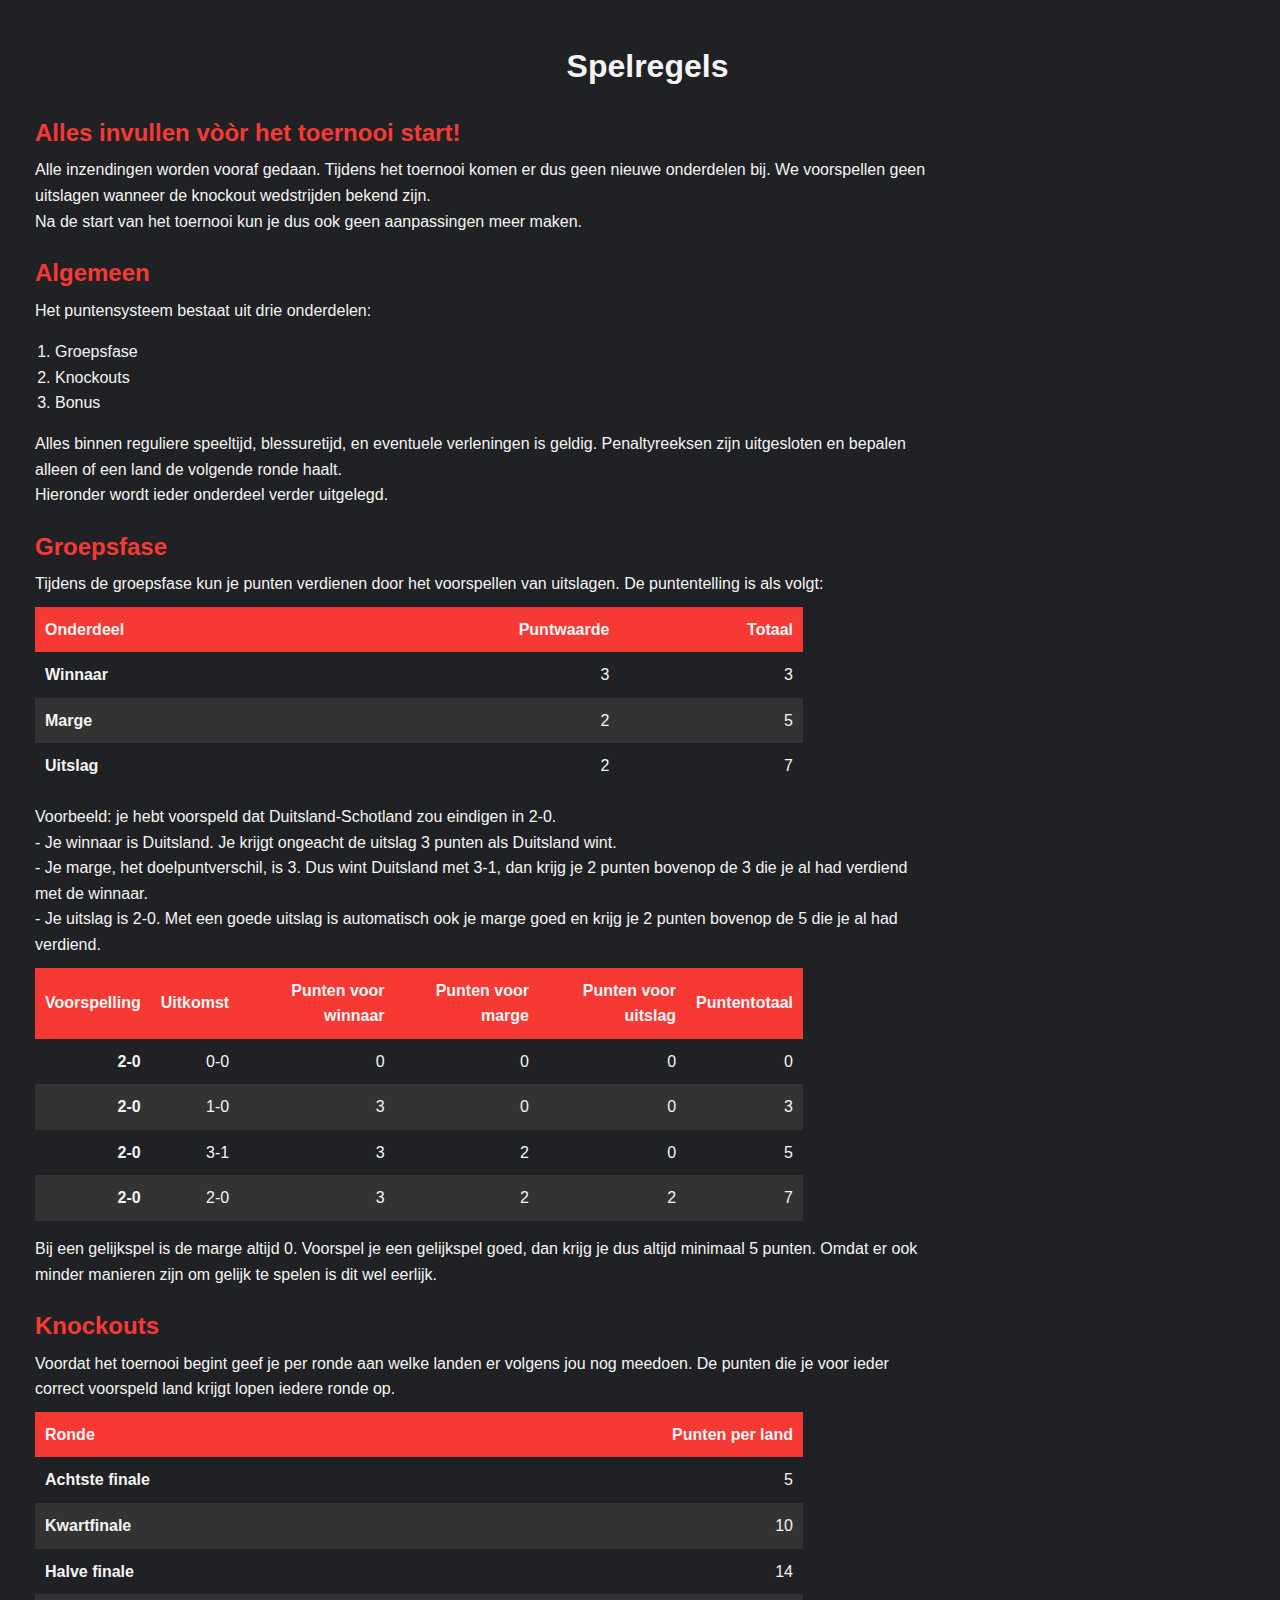
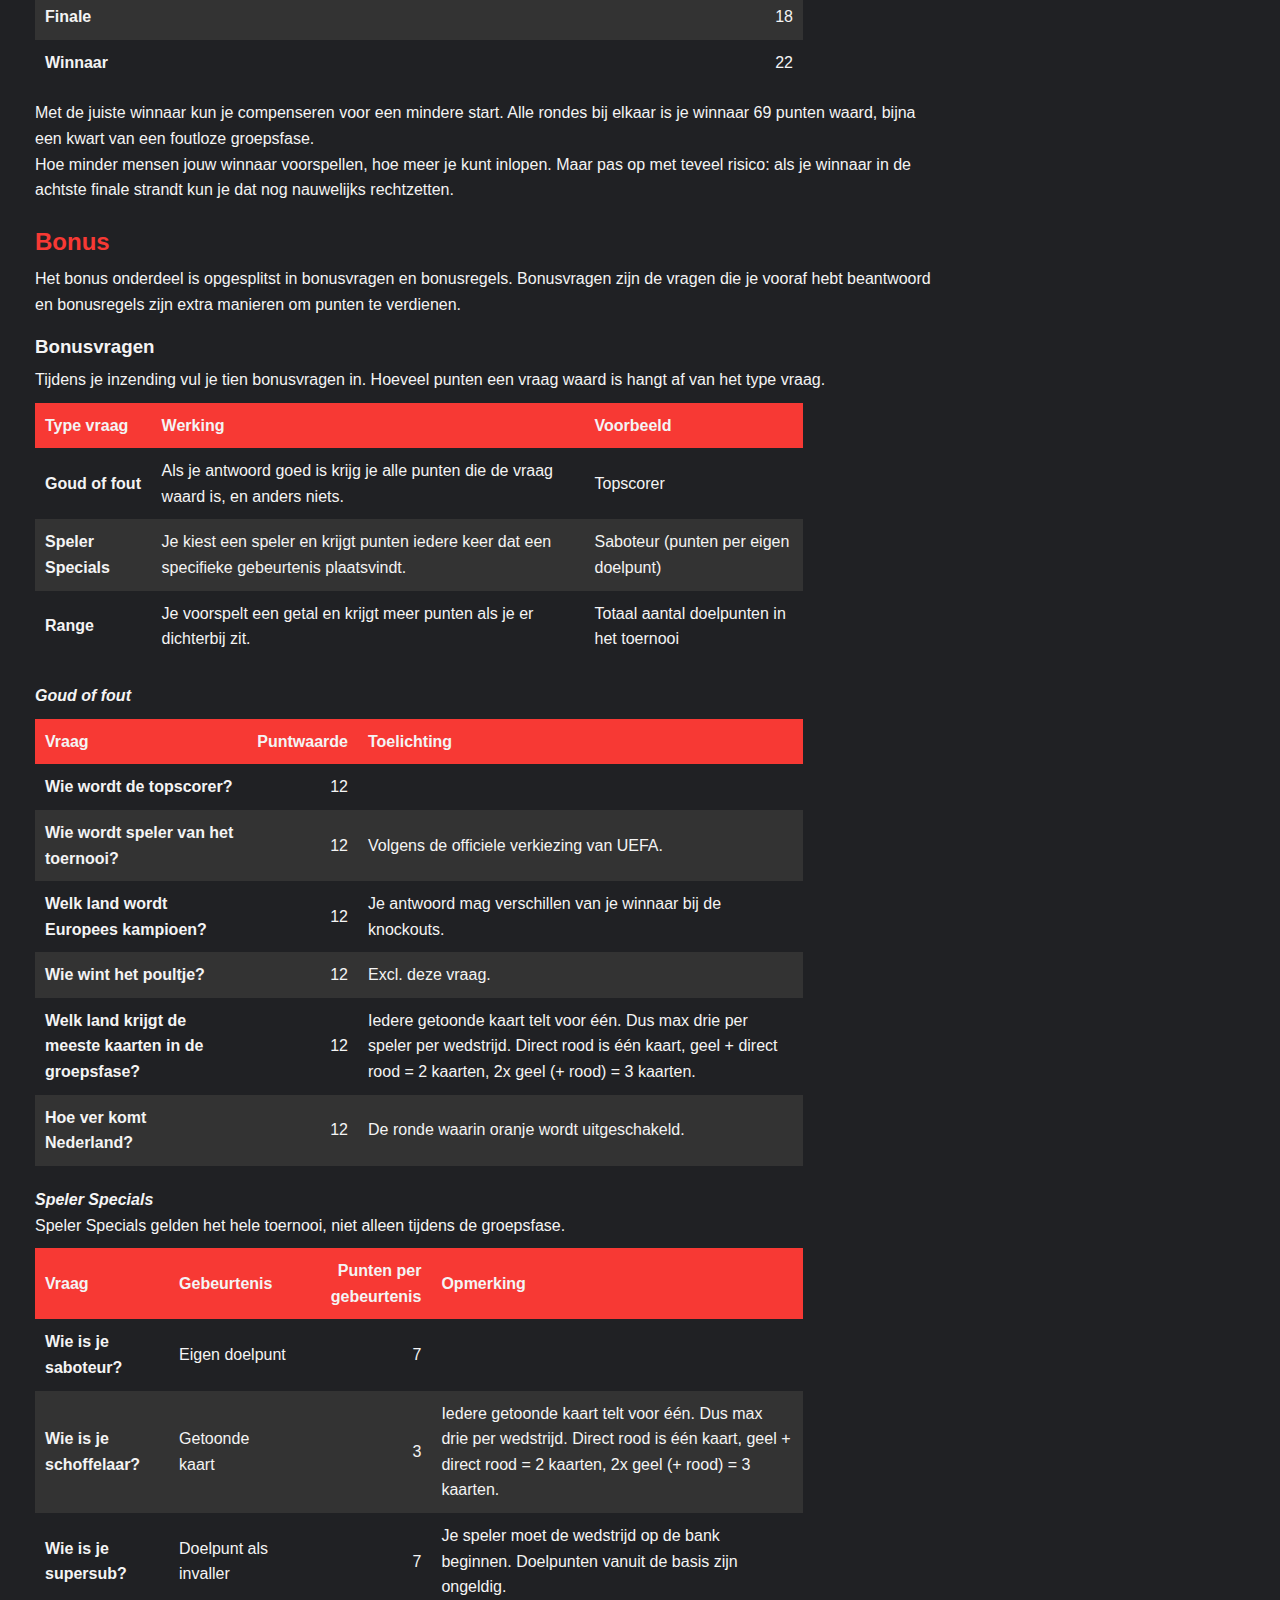
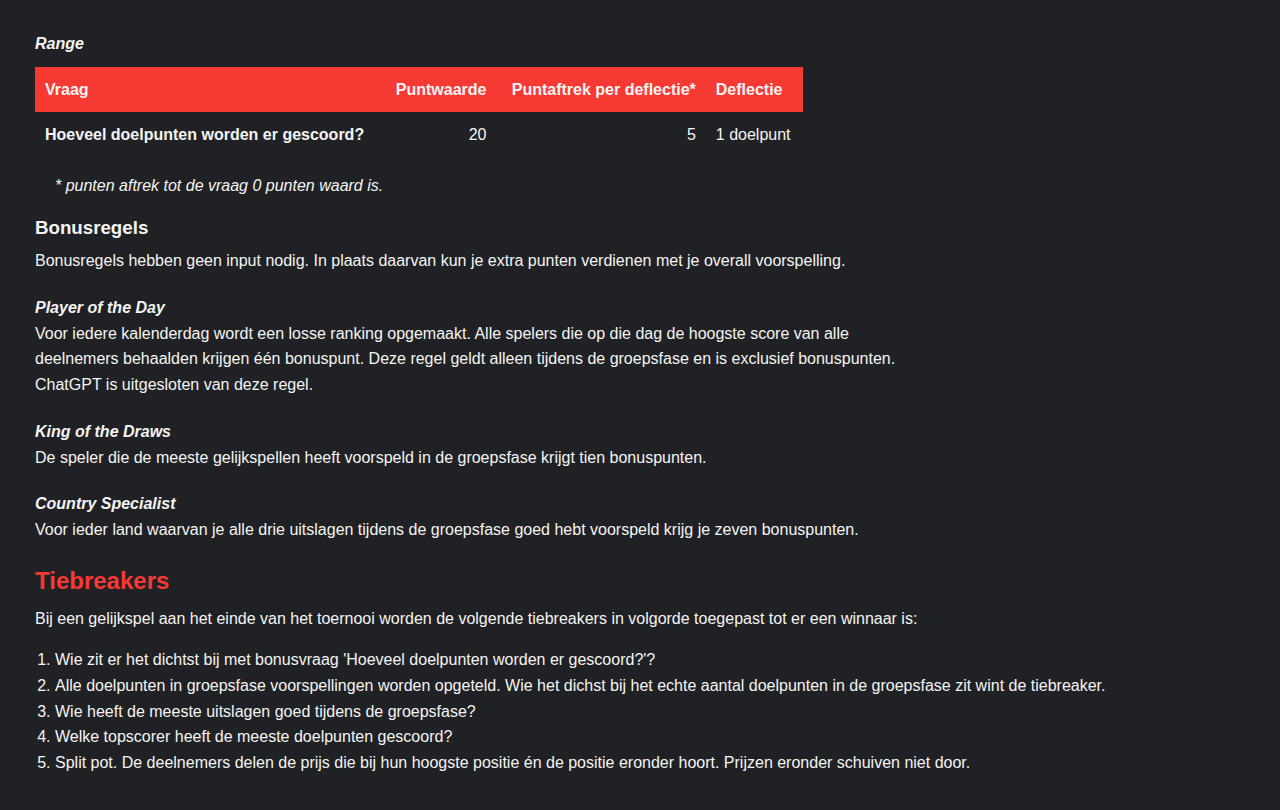
==== rules.html @ 06ed2d26 "Add rules page" ====
<!DOCTYPE html>
<html lang="en">
<head>
    <meta charset="UTF-8">
    <meta name="viewport" content="width=device-width, initial-scale=1.0">
    <link rel="stylesheet" type="text/css" rel="noopener" target="_blank" href="styles_rules.css">
    <link rel="icon" type="image/x-icon" href="/theme/static/images/favicon.ico">
    <title>Spelregels</title>
</head>
<body>
    <h1>Spelregels</h1>
    <h2>Alles invullen vòòr het toernooi start!</h2>
    <p>Alle inzendingen worden vooraf gedaan. Tijdens het toernooi komen er dus geen nieuwe onderdelen bij. We voorspellen geen uitslagen wanneer de knockout wedstrijden bekend zijn.</p>
    <p>Na de start van het toernooi kun je dus ook geen aanpassingen meer maken.</p>
    <h2>Algemeen</h2>
    <p>Het puntensysteem bestaat uit drie onderdelen:</p>
    <ol>
        <li>Groepsfase</li>
        <li>Knockouts</li>
        <li>Bonus</li>
    </ol>
    <p>Alles binnen reguliere speeltijd, blessuretijd, en eventuele verleningen is geldig. Penaltyreeksen zijn uitgesloten en bepalen alleen of een land de volgende ronde haalt.</p>
    <p>Hieronder wordt ieder onderdeel verder uitgelegd.</p>
    <h2>Groepsfase</h2>
    <p>Tijdens de groepsfase kun je punten verdienen door het voorspellen van uitslagen. De puntentelling is als volgt:</p>
    <table>
        <thead>
            <th>Onderdeel</th>
            <th class="num">Puntwaarde</th>
            <th class="num">Totaal</th>
        </thead>
        <tbody>
            <tr>
                <td>Winnaar</td>
                <td class="num">3</td>
                <td class="num">3</td>
            </tr>
            <tr>
                <td>Marge</td>
                <td class="num">2</td>
                <td class="num">5</td>
            </tr>
            <tr>
                <td>Uitslag</td>
                <td class="num">2</td>
                <td class="num">7</td>
            </tr>
        </tbody>
    </table>
    <p>Voorbeeld: je hebt voorspeld dat Duitsland-Schotland zou eindigen in 2-0.</p>
    <p>- Je winnaar is Duitsland. Je krijgt ongeacht de uitslag 3 punten als Duitsland wint.</p>
    <p>- Je marge, het doelpuntverschil, is 3. Dus wint Duitsland met 3-1, dan krijg je 2 punten bovenop de 3 die je al had verdiend met de winnaar.</p>
    <p>- Je uitslag is 2-0. Met een goede uitslag is automatisch ook je marge goed en krijg je 2 punten bovenop de 5 die je al had verdiend.</p>
    <table>
        <thead>
            <th class="num">Voorspelling</th>
            <th class="num">Uitkomst</th>
            <th class="num">Punten voor winnaar</th>
            <th class="num">Punten voor marge</th>
            <th class="num">Punten voor uitslag</th>
            <th class="num">Puntentotaal</th>
        </thead>
        <tbody>
            <tr>
                <td class="num">2-0</td>
                <td class="num">0-0</td>
                <td class="num">0</td>
                <td class="num">0</td>
                <td class="num">0</td>
                <td class="num">0</td>
            </tr>
            <tr>
                <td class="num">2-0</td>
                <td class="num">1-0</td>
                <td class="num">3</td>
                <td class="num">0</td>
                <td class="num">0</td>
                <td class="num">3</td>
            </tr>
            <tr>
                <td class="num">2-0</td>
                <td class="num">3-1</td>
                <td class="num">3</td>
                <td class="num">2</td>
                <td class="num">0</td>
                <td class="num">5</td>
            </tr>
            <tr>
                <td class="num">2-0</td>
                <td class="num">2-0</td>
                <td class="num">3</td>
                <td class="num">2</td>
                <td class="num">2</td>
                <td class="num">7</td>
            </tr>
        </tbody>
    </table>
    <p>Bij een gelijkspel is de marge altijd 0. Voorspel je een gelijkspel goed, dan krijg je dus altijd minimaal 5 punten. Omdat er ook minder manieren zijn om gelijk te spelen is dit wel eerlijk.</p>
    <h2>Knockouts</h2>
    <p>Voordat het toernooi begint geef je per ronde aan welke landen er volgens jou nog meedoen. De punten die je voor ieder correct voorspeld land krijgt lopen iedere ronde op.</p>
    <table>
        <thead>
            <th>Ronde</th>
            <th class="num">Punten per land</th>
        </thead>
        <tbody>
            <tr>
                <td>Achtste finale</td>
                <td class="num">5</td>
            </tr>
            <tr>
                <td>Kwartfinale</td>
                <td class="num">10</td>
            </tr>
            <tr>
                <td>Halve finale</td>
                <td class="num">14</td>
            </tr>
            <tr>
                <td>Finale</td>
                <td class="num">18</td>
            </tr>
            <tr>
                <td>Winnaar</td>
                <td class="num">22</td>
            </tr>
        </tbody>
    </table>
    <p>Met de juiste winnaar kun je compenseren voor een mindere start. Alle rondes bij elkaar is je winnaar 69 punten waard, bijna een kwart van een foutloze groepsfase.</p>
    <p>Hoe minder mensen jouw winnaar voorspellen, hoe meer je kunt inlopen. Maar pas op met teveel risico: als je winnaar in de achtste finale strandt kun je dat nog nauwelijks rechtzetten.</p>
    <h2>Bonus</h2>
    <p>Het bonus onderdeel is opgesplitst in bonusvragen en bonusregels. Bonusvragen zijn de vragen die je vooraf hebt beantwoord en bonusregels zijn extra manieren om punten te verdienen.</p>
    <h3>Bonusvragen</h3>
    <p>Tijdens je inzending vul je tien bonusvragen in. Hoeveel punten een vraag waard is hangt af van het type vraag.</p>
    <table>
        <thead>
            <th>Type vraag</th>
            <th>Werking</th>
            <th>Voorbeeld</th>
        </thead>
        <tbody>
            <tr>
                <td>Goud of fout</td>
                <td>Als je antwoord goed is krijg je alle punten die de vraag waard is, en anders niets.</td>
                <td>Topscorer</td>
            </tr>
            <tr>
                <td>Speler Specials</td>
                <td>Je kiest een speler en krijgt punten iedere keer dat een specifieke gebeurtenis plaatsvindt.</td>
                <td>Saboteur (punten per eigen doelpunt)</td>
            </tr>
            <tr>
                <td>Range</td>
                <td>Je voorspelt een getal en krijgt meer punten als je er dichterbij zit.</td>
                <td>Totaal aantal doelpunten in het toernooi</td>
            </tr>
        </tbody>
    </table>
    <h4>Goud of fout</h4>
    <table>
        <thead>
            <th>Vraag</th>
            <th class="num">Puntwaarde</th>
            <th>Toelichting</th>
        </thead>
        <tbody>
            <tr>
                <td>Wie wordt de topscorer?</td>
                <td class="num">12</td>
                <td></td>
            </tr>
            <tr>
                <td>Wie wordt speler van het toernooi?</td>
                <td class="num">12</td>
                <td>Volgens de officiele verkiezing van UEFA.</td>
            </tr>
            <tr>
                <td>Welk land wordt Europees kampioen?</td>
                <td class="num">12</td>
                <td>Je antwoord mag verschillen van je winnaar bij de knockouts.</td>
            </tr>
            <tr>
                <td>Wie wint het poultje?</td>
                <td class="num">12</td>
                <td>Excl. deze vraag.</td>
            </tr>
            <tr>
                <td>Welk land krijgt de meeste kaarten in de groepsfase?</td>
                <td class="num">12</td>
                <td>Iedere getoonde kaart telt voor één. Dus max drie per speler per wedstrijd. Direct rood is één kaart, geel + direct rood = 2 kaarten, 2x geel (+ rood) = 3 kaarten.</td>
            </tr>
            <tr>
                <td>Hoe ver komt Nederland?</td>
                <td class="num">12</td>
                <td>De ronde waarin oranje wordt uitgeschakeld.</td>
            </tr>
        </tbody>
    </table>
    <h4>Speler Specials</h4>
    <p>Speler Specials gelden het hele toernooi, niet alleen tijdens de groepsfase.</p>
    <table>
        <thead>
            <th>Vraag</th>
            <th>Gebeurtenis</th>
            <th class="num">Punten per gebeurtenis</th>
            <th>Opmerking</th>
        </thead>
        <tbody>
            <tr>
                <td>Wie is je saboteur?</td>
                <td>Eigen doelpunt</td>
                <td class="num">7</td>
                <td></td>
            </tr>
            <tr>
                <td>Wie is je schoffelaar?</td>
                <td>Getoonde kaart</td>
                <td class="num">3</td>
                <td>Iedere getoonde kaart telt voor één. Dus max drie per wedstrijd. Direct rood is één kaart, geel + direct rood = 2 kaarten, 2x geel (+ rood) = 3 kaarten.</td>
            </tr>
            <tr>
                <td>Wie is je supersub?</td>
                <td>Doelpunt als invaller</td>
                <td class="num">7</td>
                <td>Je speler moet de wedstrijd op de bank beginnen. Doelpunten vanuit de basis zijn ongeldig.</td>
            </tr>
        </tbody>
    </table>
    <h4>Range</h4>
    <table>
        <thead>
            <th>Vraag</th>
            <th class="num">Puntwaarde</th>
            <th class="num">Puntaftrek per deflectie*</th>
            <th>Deflectie</th>
        </thead>
        <tbody>
            <tr>
                <td>Hoeveel doelpunten worden er gescoord?</td>
                <td class="num">20</td>
                <td class="num">5</td>
                <td>1 doelpunt</td>
            </tr>
        </tbody>
    </table>
    <p class="exception">* punten aftrek tot de vraag 0 punten waard is.</p>
    <h3>Bonusregels</h3>
    <p>Bonusregels hebben geen input nodig. In plaats daarvan kun je extra punten verdienen met je overall voorspelling.</p>
    <h4>Player of the Day</h4>
    <p>Voor iedere kalenderdag wordt een losse ranking opgemaakt. Alle spelers die op die dag de hoogste score van alle deelnemers behaalden krijgen één bonuspunt. Deze regel geldt alleen tijdens de groepsfase en is exclusief bonuspunten. ChatGPT is uitgesloten van deze regel.</p>
    <h4>King of the Draws</h4>
    <p>De speler die de meeste gelijkspellen heeft voorspeld in de groepsfase krijgt tien bonuspunten.</p>
    <h4>Country Specialist</h4>
    <p>Voor ieder land waarvan je alle drie uitslagen tijdens de groepsfase goed hebt voorspeld krijg je zeven bonuspunten.</p>
    <h2>Tiebreakers</h2>
    <p>Bij een gelijkspel aan het einde van het toernooi worden de volgende tiebreakers in volgorde toegepast tot er een winnaar is:</p>
    <ol>
        <li>Wie zit er het dichtst bij met bonusvraag 'Hoeveel doelpunten worden er gescoord?'?</li>
        <li>Alle doelpunten in groepsfase voorspellingen worden opgeteld. Wie het dichst bij het echte aantal doelpunten in de groepsfase zit wint de tiebreaker.</li>
        <li>Wie heeft de meeste uitslagen goed tijdens de groepsfase?</li>
        <li>Welke topscorer heeft de meeste doelpunten gescoord?</li>
        <li>Split pot. De deelnemers delen de prijs die bij hun hoogste positie én de positie eronder hoort. Prijzen eronder schuiven niet door.</li>
    </ol>
</body>
</html>
---- styles_rules.css ----
/* styles.css */

body {
    font-family: Arial, sans-serif;
    line-height: 1.6;
    margin: 0 0 0 15px;
    padding: 20px;
    background-color: #202124;
    color: #f4f4f4;
}

table {
    border-collapse: collapse;
    width: 100%;
    margin-bottom: 20px;
}

table, th, td {
    border: 0px solid #f4f4f4;
}

th, td {
    padding: 10px;
    text-align: left;
}

thead {
    background-color: #f6f6f6;
}

h1 {
    text-align: center;
}

h2 {
    color: #F73934;
    margin-bottom: 5px;
}

p {
    margin: 0;
    max-width: 70vw;
}

ol {
    margin-bottom: 15px;
    padding-left: 20px;
}

/* Additional styles for specific elements */

h3 {
    margin: 15px 0 5px 0;
}

h4 {
    margin-bottom: 0;
    font-style: italic;
}

table {
    margin: 10px 0 15px 0;
    max-width: 60vw;
}

th:first-child, td:first-child {
    font-weight: bold;
}

th {
    background-color: #F73934;
    color: #f4f4f4;
}

th, td {
    border: 0px solid #F73934;
}

th.num, td.num {
    text-align: right;
}

tbody tr:nth-child(even) {
    background-color: #333;
}

ul {
    margin-top: 0;
}

.italic {
    font-style: italic;
}

.exception {
    font-style: italic;
    margin: 0 0 0 20px;
}

/* Responsive styles */

@media screen and (max-width: 800px) {
    p {
        max-width: 85vw;
    }
}

@media screen and (max-width: 600px) {
    table {
        overflow-x: auto;
        display: block;
        max-width: 100vw;
    }
}
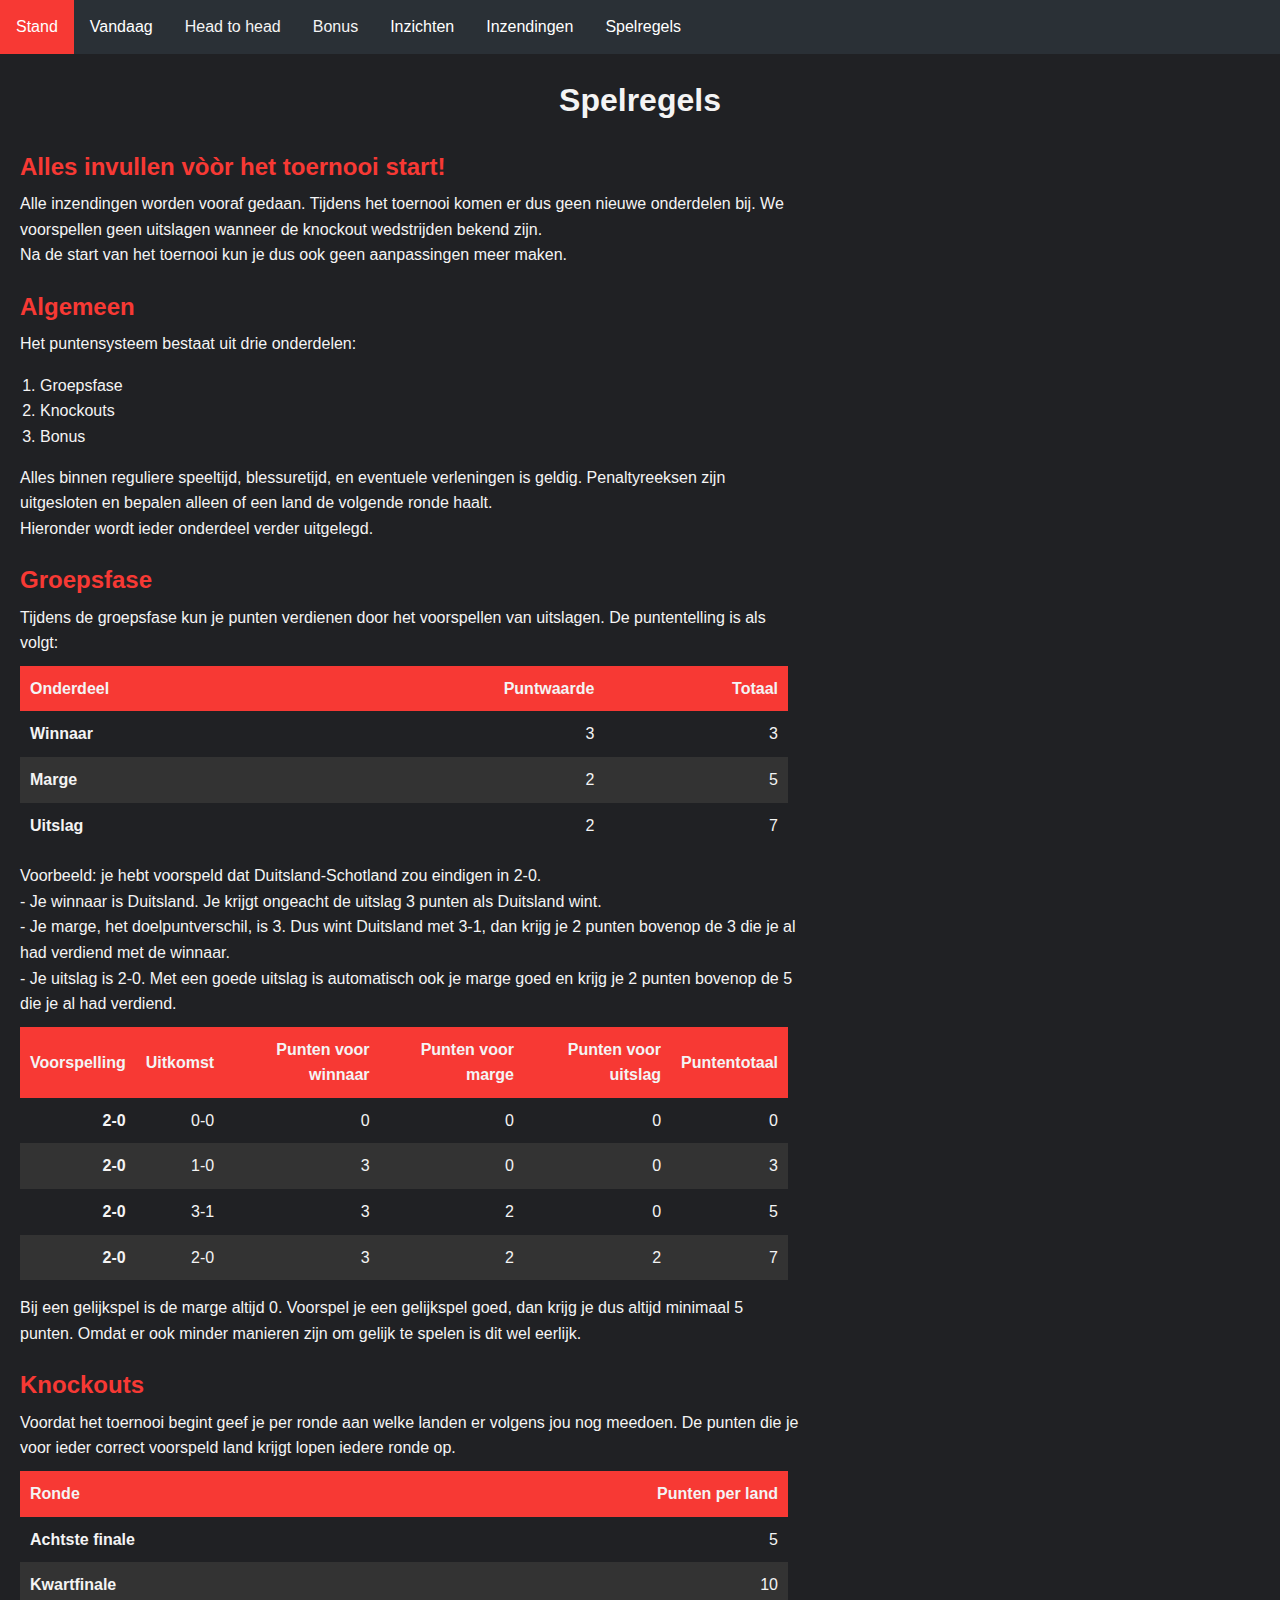
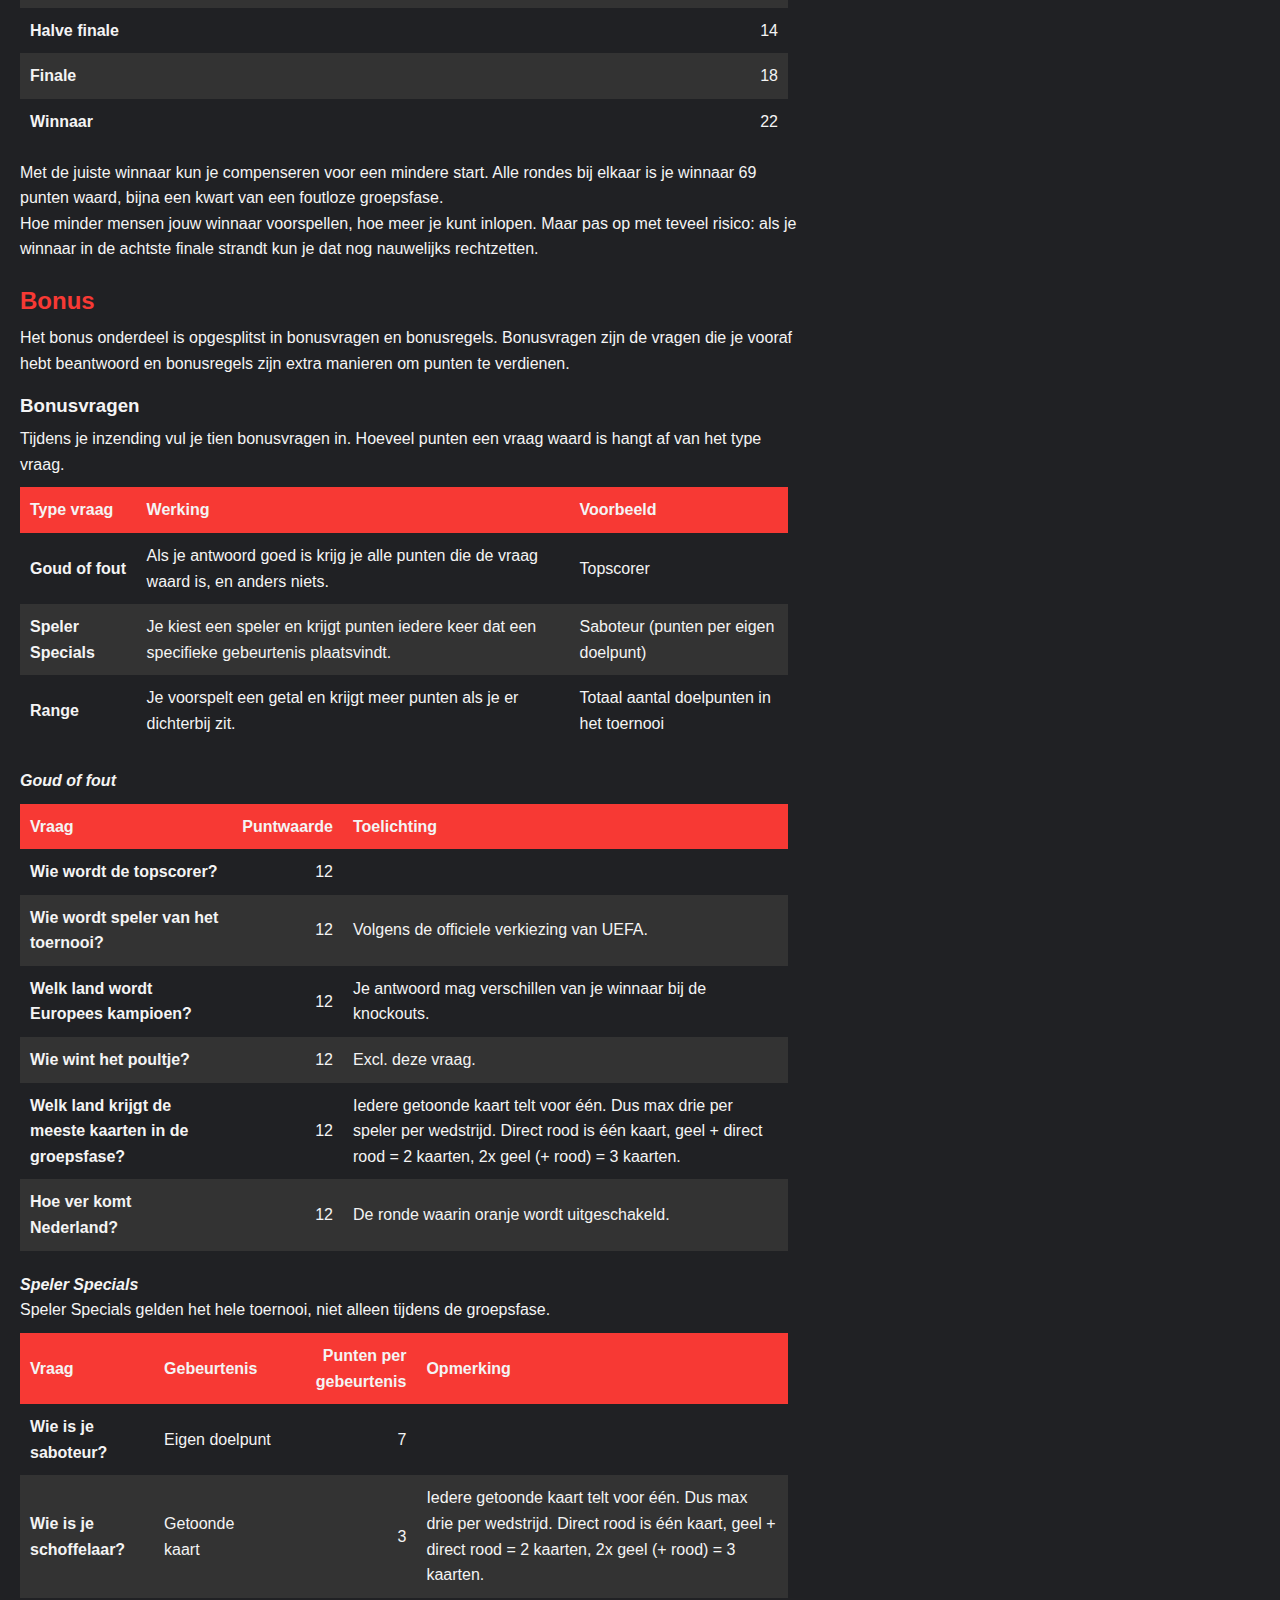
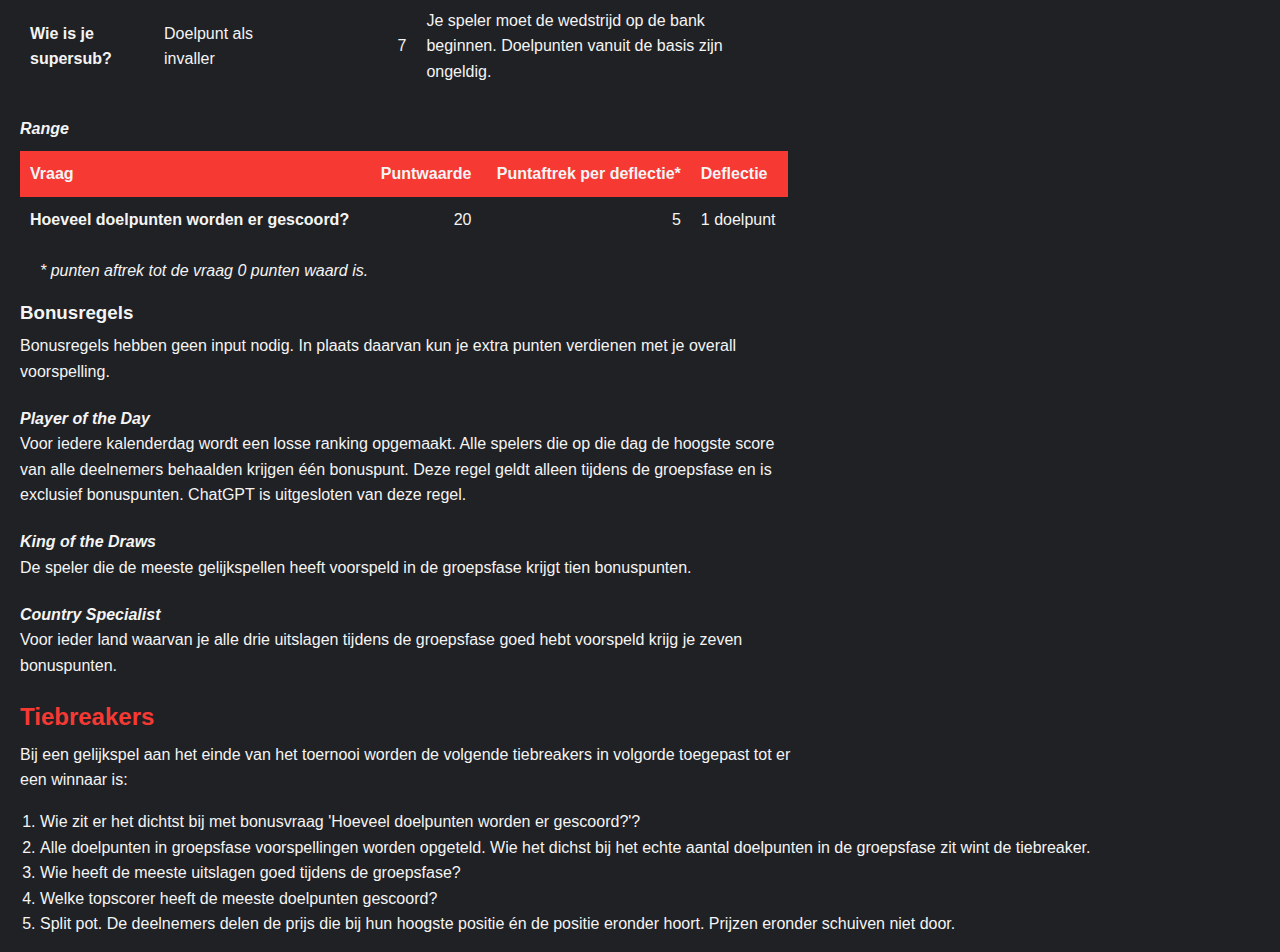
==== commit 0f5716ac: "Post submission update" ====
--- a/rules.html
+++ b/rules.html
@@ -3,263 +3,267 @@
 <head>
     <meta charset="UTF-8">
     <meta name="viewport" content="width=device-width, initial-scale=1.0">
-    <link rel="stylesheet" type="text/css" rel="noopener" target="_blank" href="styles_rules.css">
+    <link rel="stylesheet" type="text/css" rel="noopener" target="_blank" href="/theme/css/rules_styles.css">
     <link rel="icon" type="image/x-icon" href="/theme/static/images/favicon.ico">
     <title>Spelregels</title>
 </head>
 <body>
-    <h1>Spelregels</h1>
-    <h2>Alles invullen vòòr het toernooi start!</h2>
-    <p>Alle inzendingen worden vooraf gedaan. Tijdens het toernooi komen er dus geen nieuwe onderdelen bij. We voorspellen geen uitslagen wanneer de knockout wedstrijden bekend zijn.</p>
-    <p>Na de start van het toernooi kun je dus ook geen aanpassingen meer maken.</p>
-    <h2>Algemeen</h2>
-    <p>Het puntensysteem bestaat uit drie onderdelen:</p>
-    <ol>
-        <li>Groepsfase</li>
-        <li>Knockouts</li>
-        <li>Bonus</li>
-    </ol>
-    <p>Alles binnen reguliere speeltijd, blessuretijd, en eventuele verleningen is geldig. Penaltyreeksen zijn uitgesloten en bepalen alleen of een land de volgende ronde haalt.</p>
-    <p>Hieronder wordt ieder onderdeel verder uitgelegd.</p>
-    <h2>Groepsfase</h2>
-    <p>Tijdens de groepsfase kun je punten verdienen door het voorspellen van uitslagen. De puntentelling is als volgt:</p>
-    <table>
-        <thead>
-            <th>Onderdeel</th>
-            <th class="num">Puntwaarde</th>
-            <th class="num">Totaal</th>
-        </thead>
-        <tbody>
-            <tr>
-                <td>Winnaar</td>
-                <td class="num">3</td>
-                <td class="num">3</td>
-            </tr>
-            <tr>
-                <td>Marge</td>
-                <td class="num">2</td>
-                <td class="num">5</td>
-            </tr>
-            <tr>
-                <td>Uitslag</td>
-                <td class="num">2</td>
-                <td class="num">7</td>
-            </tr>
-        </tbody>
-    </table>
-    <p>Voorbeeld: je hebt voorspeld dat Duitsland-Schotland zou eindigen in 2-0.</p>
-    <p>- Je winnaar is Duitsland. Je krijgt ongeacht de uitslag 3 punten als Duitsland wint.</p>
-    <p>- Je marge, het doelpuntverschil, is 3. Dus wint Duitsland met 3-1, dan krijg je 2 punten bovenop de 3 die je al had verdiend met de winnaar.</p>
-    <p>- Je uitslag is 2-0. Met een goede uitslag is automatisch ook je marge goed en krijg je 2 punten bovenop de 5 die je al had verdiend.</p>
-    <table>
-        <thead>
-            <th class="num">Voorspelling</th>
-            <th class="num">Uitkomst</th>
-            <th class="num">Punten voor winnaar</th>
-            <th class="num">Punten voor marge</th>
-            <th class="num">Punten voor uitslag</th>
-            <th class="num">Puntentotaal</th>
-        </thead>
-        <tbody>
-            <tr>
-                <td class="num">2-0</td>
-                <td class="num">0-0</td>
-                <td class="num">0</td>
-                <td class="num">0</td>
-                <td class="num">0</td>
-                <td class="num">0</td>
-            </tr>
-            <tr>
-                <td class="num">2-0</td>
-                <td class="num">1-0</td>
-                <td class="num">3</td>
-                <td class="num">0</td>
-                <td class="num">0</td>
-                <td class="num">3</td>
-            </tr>
-            <tr>
-                <td class="num">2-0</td>
-                <td class="num">3-1</td>
-                <td class="num">3</td>
-                <td class="num">2</td>
-                <td class="num">0</td>
-                <td class="num">5</td>
-            </tr>
-            <tr>
-                <td class="num">2-0</td>
-                <td class="num">2-0</td>
-                <td class="num">3</td>
-                <td class="num">2</td>
-                <td class="num">2</td>
-                <td class="num">7</td>
-            </tr>
-        </tbody>
-    </table>
-    <p>Bij een gelijkspel is de marge altijd 0. Voorspel je een gelijkspel goed, dan krijg je dus altijd minimaal 5 punten. Omdat er ook minder manieren zijn om gelijk te spelen is dit wel eerlijk.</p>
-    <h2>Knockouts</h2>
-    <p>Voordat het toernooi begint geef je per ronde aan welke landen er volgens jou nog meedoen. De punten die je voor ieder correct voorspeld land krijgt lopen iedere ronde op.</p>
-    <table>
-        <thead>
-            <th>Ronde</th>
-            <th class="num">Punten per land</th>
-        </thead>
-        <tbody>
-            <tr>
-                <td>Achtste finale</td>
-                <td class="num">5</td>
-            </tr>
-            <tr>
-                <td>Kwartfinale</td>
-                <td class="num">10</td>
-            </tr>
-            <tr>
-                <td>Halve finale</td>
-                <td class="num">14</td>
-            </tr>
-            <tr>
-                <td>Finale</td>
-                <td class="num">18</td>
-            </tr>
-            <tr>
-                <td>Winnaar</td>
-                <td class="num">22</td>
-            </tr>
-        </tbody>
-    </table>
-    <p>Met de juiste winnaar kun je compenseren voor een mindere start. Alle rondes bij elkaar is je winnaar 69 punten waard, bijna een kwart van een foutloze groepsfase.</p>
-    <p>Hoe minder mensen jouw winnaar voorspellen, hoe meer je kunt inlopen. Maar pas op met teveel risico: als je winnaar in de achtste finale strandt kun je dat nog nauwelijks rechtzetten.</p>
-    <h2>Bonus</h2>
-    <p>Het bonus onderdeel is opgesplitst in bonusvragen en bonusregels. Bonusvragen zijn de vragen die je vooraf hebt beantwoord en bonusregels zijn extra manieren om punten te verdienen.</p>
-    <h3>Bonusvragen</h3>
-    <p>Tijdens je inzending vul je tien bonusvragen in. Hoeveel punten een vraag waard is hangt af van het type vraag.</p>
-    <table>
-        <thead>
-            <th>Type vraag</th>
-            <th>Werking</th>
-            <th>Voorbeeld</th>
-        </thead>
-        <tbody>
-            <tr>
-                <td>Goud of fout</td>
-                <td>Als je antwoord goed is krijg je alle punten die de vraag waard is, en anders niets.</td>
-                <td>Topscorer</td>
-            </tr>
-            <tr>
-                <td>Speler Specials</td>
-                <td>Je kiest een speler en krijgt punten iedere keer dat een specifieke gebeurtenis plaatsvindt.</td>
-                <td>Saboteur (punten per eigen doelpunt)</td>
-            </tr>
-            <tr>
-                <td>Range</td>
-                <td>Je voorspelt een getal en krijgt meer punten als je er dichterbij zit.</td>
-                <td>Totaal aantal doelpunten in het toernooi</td>
-            </tr>
-        </tbody>
-    </table>
-    <h4>Goud of fout</h4>
-    <table>
-        <thead>
-            <th>Vraag</th>
-            <th class="num">Puntwaarde</th>
-            <th>Toelichting</th>
-        </thead>
-        <tbody>
-            <tr>
-                <td>Wie wordt de topscorer?</td>
-                <td class="num">12</td>
-                <td></td>
-            </tr>
-            <tr>
-                <td>Wie wordt speler van het toernooi?</td>
-                <td class="num">12</td>
-                <td>Volgens de officiele verkiezing van UEFA.</td>
-            </tr>
-            <tr>
-                <td>Welk land wordt Europees kampioen?</td>
-                <td class="num">12</td>
-                <td>Je antwoord mag verschillen van je winnaar bij de knockouts.</td>
-            </tr>
-            <tr>
-                <td>Wie wint het poultje?</td>
-                <td class="num">12</td>
-                <td>Excl. deze vraag.</td>
-            </tr>
-            <tr>
-                <td>Welk land krijgt de meeste kaarten in de groepsfase?</td>
-                <td class="num">12</td>
-                <td>Iedere getoonde kaart telt voor één. Dus max drie per speler per wedstrijd. Direct rood is één kaart, geel + direct rood = 2 kaarten, 2x geel (+ rood) = 3 kaarten.</td>
-            </tr>
-            <tr>
-                <td>Hoe ver komt Nederland?</td>
-                <td class="num">12</td>
-                <td>De ronde waarin oranje wordt uitgeschakeld.</td>
-            </tr>
-        </tbody>
-    </table>
-    <h4>Speler Specials</h4>
-    <p>Speler Specials gelden het hele toernooi, niet alleen tijdens de groepsfase.</p>
-    <table>
-        <thead>
-            <th>Vraag</th>
-            <th>Gebeurtenis</th>
-            <th class="num">Punten per gebeurtenis</th>
-            <th>Opmerking</th>
-        </thead>
-        <tbody>
-            <tr>
-                <td>Wie is je saboteur?</td>
-                <td>Eigen doelpunt</td>
-                <td class="num">7</td>
-                <td></td>
-            </tr>
-            <tr>
-                <td>Wie is je schoffelaar?</td>
-                <td>Getoonde kaart</td>
-                <td class="num">3</td>
-                <td>Iedere getoonde kaart telt voor één. Dus max drie per wedstrijd. Direct rood is één kaart, geel + direct rood = 2 kaarten, 2x geel (+ rood) = 3 kaarten.</td>
-            </tr>
-            <tr>
-                <td>Wie is je supersub?</td>
-                <td>Doelpunt als invaller</td>
-                <td class="num">7</td>
-                <td>Je speler moet de wedstrijd op de bank beginnen. Doelpunten vanuit de basis zijn ongeldig.</td>
-            </tr>
-        </tbody>
-    </table>
-    <h4>Range</h4>
-    <table>
-        <thead>
-            <th>Vraag</th>
-            <th class="num">Puntwaarde</th>
-            <th class="num">Puntaftrek per deflectie*</th>
-            <th>Deflectie</th>
-        </thead>
-        <tbody>
-            <tr>
-                <td>Hoeveel doelpunten worden er gescoord?</td>
-                <td class="num">20</td>
-                <td class="num">5</td>
-                <td>1 doelpunt</td>
-            </tr>
-        </tbody>
-    </table>
-    <p class="exception">* punten aftrek tot de vraag 0 punten waard is.</p>
-    <h3>Bonusregels</h3>
-    <p>Bonusregels hebben geen input nodig. In plaats daarvan kun je extra punten verdienen met je overall voorspelling.</p>
-    <h4>Player of the Day</h4>
-    <p>Voor iedere kalenderdag wordt een losse ranking opgemaakt. Alle spelers die op die dag de hoogste score van alle deelnemers behaalden krijgen één bonuspunt. Deze regel geldt alleen tijdens de groepsfase en is exclusief bonuspunten. ChatGPT is uitgesloten van deze regel.</p>
-    <h4>King of the Draws</h4>
-    <p>De speler die de meeste gelijkspellen heeft voorspeld in de groepsfase krijgt tien bonuspunten.</p>
-    <h4>Country Specialist</h4>
-    <p>Voor ieder land waarvan je alle drie uitslagen tijdens de groepsfase goed hebt voorspeld krijg je zeven bonuspunten.</p>
-    <h2>Tiebreakers</h2>
-    <p>Bij een gelijkspel aan het einde van het toernooi worden de volgende tiebreakers in volgorde toegepast tot er een winnaar is:</p>
-    <ol>
-        <li>Wie zit er het dichtst bij met bonusvraag 'Hoeveel doelpunten worden er gescoord?'?</li>
-        <li>Alle doelpunten in groepsfase voorspellingen worden opgeteld. Wie het dichst bij het echte aantal doelpunten in de groepsfase zit wint de tiebreaker.</li>
-        <li>Wie heeft de meeste uitslagen goed tijdens de groepsfase?</li>
-        <li>Welke topscorer heeft de meeste doelpunten gescoord?</li>
-        <li>Split pot. De deelnemers delen de prijs die bij hun hoogste positie én de positie eronder hoort. Prijzen eronder schuiven niet door.</li>
-    </ol>
+    <div id="navbar"></div>
+    <div class="rules-wrapper">
+        <h1>Spelregels</h1>
+        <h2>Alles invullen vòòr het toernooi start!</h2>
+        <p>Alle inzendingen worden vooraf gedaan. Tijdens het toernooi komen er dus geen nieuwe onderdelen bij. We voorspellen geen uitslagen wanneer de knockout wedstrijden bekend zijn.</p>
+        <p>Na de start van het toernooi kun je dus ook geen aanpassingen meer maken.</p>
+        <h2>Algemeen</h2>
+        <p>Het puntensysteem bestaat uit drie onderdelen:</p>
+        <ol>
+            <li>Groepsfase</li>
+            <li>Knockouts</li>
+            <li>Bonus</li>
+        </ol>
+        <p>Alles binnen reguliere speeltijd, blessuretijd, en eventuele verleningen is geldig. Penaltyreeksen zijn uitgesloten en bepalen alleen of een land de volgende ronde haalt.</p>
+        <p>Hieronder wordt ieder onderdeel verder uitgelegd.</p>
+        <h2>Groepsfase</h2>
+        <p>Tijdens de groepsfase kun je punten verdienen door het voorspellen van uitslagen. De puntentelling is als volgt:</p>
+        <table>
+            <thead>
+                <th>Onderdeel</th>
+                <th class="num">Puntwaarde</th>
+                <th class="num">Totaal</th>
+            </thead>
+            <tbody>
+                <tr>
+                    <td>Winnaar</td>
+                    <td class="num">3</td>
+                    <td class="num">3</td>
+                </tr>
+                <tr>
+                    <td>Marge</td>
+                    <td class="num">2</td>
+                    <td class="num">5</td>
+                </tr>
+                <tr>
+                    <td>Uitslag</td>
+                    <td class="num">2</td>
+                    <td class="num">7</td>
+                </tr>
+            </tbody>
+        </table>
+        <p>Voorbeeld: je hebt voorspeld dat Duitsland-Schotland zou eindigen in 2-0.</p>
+        <p>- Je winnaar is Duitsland. Je krijgt ongeacht de uitslag 3 punten als Duitsland wint.</p>
+        <p>- Je marge, het doelpuntverschil, is 3. Dus wint Duitsland met 3-1, dan krijg je 2 punten bovenop de 3 die je al had verdiend met de winnaar.</p>
+        <p>- Je uitslag is 2-0. Met een goede uitslag is automatisch ook je marge goed en krijg je 2 punten bovenop de 5 die je al had verdiend.</p>
+        <table>
+            <thead>
+                <th class="num">Voorspelling</th>
+                <th class="num">Uitkomst</th>
+                <th class="num">Punten voor winnaar</th>
+                <th class="num">Punten voor marge</th>
+                <th class="num">Punten voor uitslag</th>
+                <th class="num">Puntentotaal</th>
+            </thead>
+            <tbody>
+                <tr>
+                    <td class="num">2-0</td>
+                    <td class="num">0-0</td>
+                    <td class="num">0</td>
+                    <td class="num">0</td>
+                    <td class="num">0</td>
+                    <td class="num">0</td>
+                </tr>
+                <tr>
+                    <td class="num">2-0</td>
+                    <td class="num">1-0</td>
+                    <td class="num">3</td>
+                    <td class="num">0</td>
+                    <td class="num">0</td>
+                    <td class="num">3</td>
+                </tr>
+                <tr>
+                    <td class="num">2-0</td>
+                    <td class="num">3-1</td>
+                    <td class="num">3</td>
+                    <td class="num">2</td>
+                    <td class="num">0</td>
+                    <td class="num">5</td>
+                </tr>
+                <tr>
+                    <td class="num">2-0</td>
+                    <td class="num">2-0</td>
+                    <td class="num">3</td>
+                    <td class="num">2</td>
+                    <td class="num">2</td>
+                    <td class="num">7</td>
+                </tr>
+            </tbody>
+        </table>
+        <p>Bij een gelijkspel is de marge altijd 0. Voorspel je een gelijkspel goed, dan krijg je dus altijd minimaal 5 punten. Omdat er ook minder manieren zijn om gelijk te spelen is dit wel eerlijk.</p>
+        <h2>Knockouts</h2>
+        <p>Voordat het toernooi begint geef je per ronde aan welke landen er volgens jou nog meedoen. De punten die je voor ieder correct voorspeld land krijgt lopen iedere ronde op.</p>
+        <table>
+            <thead>
+                <th>Ronde</th>
+                <th class="num">Punten per land</th>
+            </thead>
+            <tbody>
+                <tr>
+                    <td>Achtste finale</td>
+                    <td class="num">5</td>
+                </tr>
+                <tr>
+                    <td>Kwartfinale</td>
+                    <td class="num">10</td>
+                </tr>
+                <tr>
+                    <td>Halve finale</td>
+                    <td class="num">14</td>
+                </tr>
+                <tr>
+                    <td>Finale</td>
+                    <td class="num">18</td>
+                </tr>
+                <tr>
+                    <td>Winnaar</td>
+                    <td class="num">22</td>
+                </tr>
+            </tbody>
+        </table>
+        <p>Met de juiste winnaar kun je compenseren voor een mindere start. Alle rondes bij elkaar is je winnaar 69 punten waard, bijna een kwart van een foutloze groepsfase.</p>
+        <p>Hoe minder mensen jouw winnaar voorspellen, hoe meer je kunt inlopen. Maar pas op met teveel risico: als je winnaar in de achtste finale strandt kun je dat nog nauwelijks rechtzetten.</p>
+        <h2>Bonus</h2>
+        <p>Het bonus onderdeel is opgesplitst in bonusvragen en bonusregels. Bonusvragen zijn de vragen die je vooraf hebt beantwoord en bonusregels zijn extra manieren om punten te verdienen.</p>
+        <h3>Bonusvragen</h3>
+        <p>Tijdens je inzending vul je tien bonusvragen in. Hoeveel punten een vraag waard is hangt af van het type vraag.</p>
+        <table>
+            <thead>
+                <th>Type vraag</th>
+                <th>Werking</th>
+                <th>Voorbeeld</th>
+            </thead>
+            <tbody>
+                <tr>
+                    <td>Goud of fout</td>
+                    <td>Als je antwoord goed is krijg je alle punten die de vraag waard is, en anders niets.</td>
+                    <td>Topscorer</td>
+                </tr>
+                <tr>
+                    <td>Speler Specials</td>
+                    <td>Je kiest een speler en krijgt punten iedere keer dat een specifieke gebeurtenis plaatsvindt.</td>
+                    <td>Saboteur (punten per eigen doelpunt)</td>
+                </tr>
+                <tr>
+                    <td>Range</td>
+                    <td>Je voorspelt een getal en krijgt meer punten als je er dichterbij zit.</td>
+                    <td>Totaal aantal doelpunten in het toernooi</td>
+                </tr>
+            </tbody>
+        </table>
+        <h4>Goud of fout</h4>
+        <table>
+            <thead>
+                <th>Vraag</th>
+                <th class="num">Puntwaarde</th>
+                <th>Toelichting</th>
+            </thead>
+            <tbody>
+                <tr>
+                    <td>Wie wordt de topscorer?</td>
+                    <td class="num">12</td>
+                    <td></td>
+                </tr>
+                <tr>
+                    <td>Wie wordt speler van het toernooi?</td>
+                    <td class="num">12</td>
+                    <td>Volgens de officiele verkiezing van UEFA.</td>
+                </tr>
+                <tr>
+                    <td>Welk land wordt Europees kampioen?</td>
+                    <td class="num">12</td>
+                    <td>Je antwoord mag verschillen van je winnaar bij de knockouts.</td>
+                </tr>
+                <tr>
+                    <td>Wie wint het poultje?</td>
+                    <td class="num">12</td>
+                    <td>Excl. deze vraag.</td>
+                </tr>
+                <tr>
+                    <td>Welk land krijgt de meeste kaarten in de groepsfase?</td>
+                    <td class="num">12</td>
+                    <td>Iedere getoonde kaart telt voor één. Dus max drie per speler per wedstrijd. Direct rood is één kaart, geel + direct rood = 2 kaarten, 2x geel (+ rood) = 3 kaarten.</td>
+                </tr>
+                <tr>
+                    <td>Hoe ver komt Nederland?</td>
+                    <td class="num">12</td>
+                    <td>De ronde waarin oranje wordt uitgeschakeld.</td>
+                </tr>
+            </tbody>
+        </table>
+        <h4>Speler Specials</h4>
+        <p>Speler Specials gelden het hele toernooi, niet alleen tijdens de groepsfase.</p>
+        <table>
+            <thead>
+                <th>Vraag</th>
+                <th>Gebeurtenis</th>
+                <th class="num">Punten per gebeurtenis</th>
+                <th>Opmerking</th>
+            </thead>
+            <tbody>
+                <tr>
+                    <td>Wie is je saboteur?</td>
+                    <td>Eigen doelpunt</td>
+                    <td class="num">7</td>
+                    <td></td>
+                </tr>
+                <tr>
+                    <td>Wie is je schoffelaar?</td>
+                    <td>Getoonde kaart</td>
+                    <td class="num">3</td>
+                    <td>Iedere getoonde kaart telt voor één. Dus max drie per wedstrijd. Direct rood is één kaart, geel + direct rood = 2 kaarten, 2x geel (+ rood) = 3 kaarten.</td>
+                </tr>
+                <tr>
+                    <td>Wie is je supersub?</td>
+                    <td>Doelpunt als invaller</td>
+                    <td class="num">7</td>
+                    <td>Je speler moet de wedstrijd op de bank beginnen. Doelpunten vanuit de basis zijn ongeldig.</td>
+                </tr>
+            </tbody>
+        </table>
+        <h4>Range</h4>
+        <table>
+            <thead>
+                <th>Vraag</th>
+                <th class="num">Puntwaarde</th>
+                <th class="num">Puntaftrek per deflectie*</th>
+                <th>Deflectie</th>
+            </thead>
+            <tbody>
+                <tr>
+                    <td>Hoeveel doelpunten worden er gescoord?</td>
+                    <td class="num">20</td>
+                    <td class="num">5</td>
+                    <td>1 doelpunt</td>
+                </tr>
+            </tbody>
+        </table>
+        <p class="exception">* punten aftrek tot de vraag 0 punten waard is.</p>
+        <h3>Bonusregels</h3>
+        <p>Bonusregels hebben geen input nodig. In plaats daarvan kun je extra punten verdienen met je overall voorspelling.</p>
+        <h4>Player of the Day</h4>
+        <p>Voor iedere kalenderdag wordt een losse ranking opgemaakt. Alle spelers die op die dag de hoogste score van alle deelnemers behaalden krijgen één bonuspunt. Deze regel geldt alleen tijdens de groepsfase en is exclusief bonuspunten. ChatGPT is uitgesloten van deze regel.</p>
+        <h4>King of the Draws</h4>
+        <p>De speler die de meeste gelijkspellen heeft voorspeld in de groepsfase krijgt tien bonuspunten.</p>
+        <h4>Country Specialist</h4>
+        <p>Voor ieder land waarvan je alle drie uitslagen tijdens de groepsfase goed hebt voorspeld krijg je zeven bonuspunten.</p>
+        <h2>Tiebreakers</h2>
+        <p>Bij een gelijkspel aan het einde van het toernooi worden de volgende tiebreakers in volgorde toegepast tot er een winnaar is:</p>
+        <ol>
+            <li>Wie zit er het dichtst bij met bonusvraag 'Hoeveel doelpunten worden er gescoord?'?</li>
+            <li>Alle doelpunten in groepsfase voorspellingen worden opgeteld. Wie het dichst bij het echte aantal doelpunten in de groepsfase zit wint de tiebreaker.</li>
+            <li>Wie heeft de meeste uitslagen goed tijdens de groepsfase?</li>
+            <li>Welke topscorer heeft de meeste doelpunten gescoord?</li>
+            <li>Split pot. De deelnemers delen de prijs die bij hun hoogste positie én de positie eronder hoort. Prijzen eronder schuiven niet door.</li>
+        </ol>
+    </div>
+    <script src="/theme/js/navbar.js"></script>
 </body>
 </html>--- a/theme/css/rules_styles.css
+++ b/theme/css/rules_styles.css
@@ -0,0 +1,191 @@
+/* styles.css */
+
+body {
+    font-family: Arial, sans-serif;
+    line-height: 1.6;
+    background-color: #202124;
+    color: #f4f4f4;
+    margin: 0;
+}
+
+.rules-wrapper {
+    padding: 0 20px;
+}
+
+table {
+    border-collapse: collapse;
+    width: 100%;
+    margin-bottom: 20px;
+}
+
+table, th, td {
+    border: 0px solid #f4f4f4;
+}
+
+th, td {
+    padding: 10px;
+    text-align: left;
+}
+
+thead {
+    background-color: #f6f6f6;
+}
+
+h1 {
+    text-align: center;
+}
+
+h2 {
+    color: #F73934;
+    margin-bottom: 5px;
+}
+
+p {
+    margin: 0;
+    max-width: 61vw;
+}
+
+ol {
+    margin-bottom: 15px;
+    padding-left: 20px;
+}
+
+/* Additional styles for specific elements */
+
+h3 {
+    margin: 15px 0 5px 0;
+}
+
+h4 {
+    margin-bottom: 0;
+    font-style: italic;
+}
+
+table {
+    margin: 10px 0 15px 0;
+    max-width: 60vw;
+}
+
+th:first-child, td:first-child {
+    font-weight: bold;
+}
+
+th {
+    background-color: #F73934;
+    color: #f4f4f4;
+}
+
+th, td {
+    border: 0px solid #F73934;
+}
+
+th.num, td.num {
+    text-align: right;
+}
+
+tbody tr:nth-child(even) {
+    background-color: #333;
+}
+
+ul {
+    margin-top: 0;
+}
+
+.italic {
+    font-style: italic;
+}
+
+.exception {
+    font-style: italic;
+    margin: 0 0 0 20px;
+}
+
+/* Responsive styles */
+
+@media screen and (max-width: 800px) {
+    p {
+        max-width: 85vw;
+    }
+}
+
+@media screen and (max-width: 600px) {
+    table {
+        overflow-x: auto;
+        display: block;
+        max-width: 100vw;
+    }
+}
+
+/* NAVBAR */
+
+/* Navbar container */
+#navbar {
+    overflow: hidden;
+    background-color: #2A3036;
+    font-family: Arial;
+}
+
+/* Links inside the navbar */
+#navbar a.navitem {
+    float: left;
+    font-size: 16px;
+    color: white;
+    text-align: center;
+    padding: 14px 16px;
+    text-decoration: none;
+}
+
+/* The dropdown container */
+.dropdown {
+    float: left;
+    overflow: hidden;
+}
+
+/* Dropdown button */
+.dropdown .dropbtn {
+    font-size: 16px;
+    border: none;
+    outline: none;
+    color: #f4f4f4;
+    padding: 14px 16px;
+    background-color: inherit;
+    font: inherit; /* Important for vertical align on mobile phones */
+    margin: 0; /* Important for vertical align on mobile phones */
+    border-radius: 0;
+}
+
+/* Add a red background color to navbar links on hover */
+#navbar a:hover, .dropdown:hover .dropbtn {
+    background-color: #F73934;
+}
+
+/* Dropdown content (hidden by default) */
+.dropdown-content {
+    display: none;
+    position: absolute;
+    background-color: #2A3036;
+    min-width: 160px;
+    box-shadow: 0px 8px 16px 0px rgba(0,0,0,0.2);
+    z-index: 1;
+}
+
+/* Links inside the dropdown */
+.dropdown-content a.dropitem {
+    float: none;
+    color: #f4f4f4;
+    padding: 12px 16px;
+    text-decoration: none;
+    display: block;
+    text-align: left;
+}
+
+/* Change color of dropdown links on hover */
+.dropdown-content a:hover {
+    background-color: #F73934;
+    color: #f4f4f4;
+}
+
+/* Show the dropdown menu on hover */
+.dropdown:hover .dropdown-content {
+display: block;
+}
